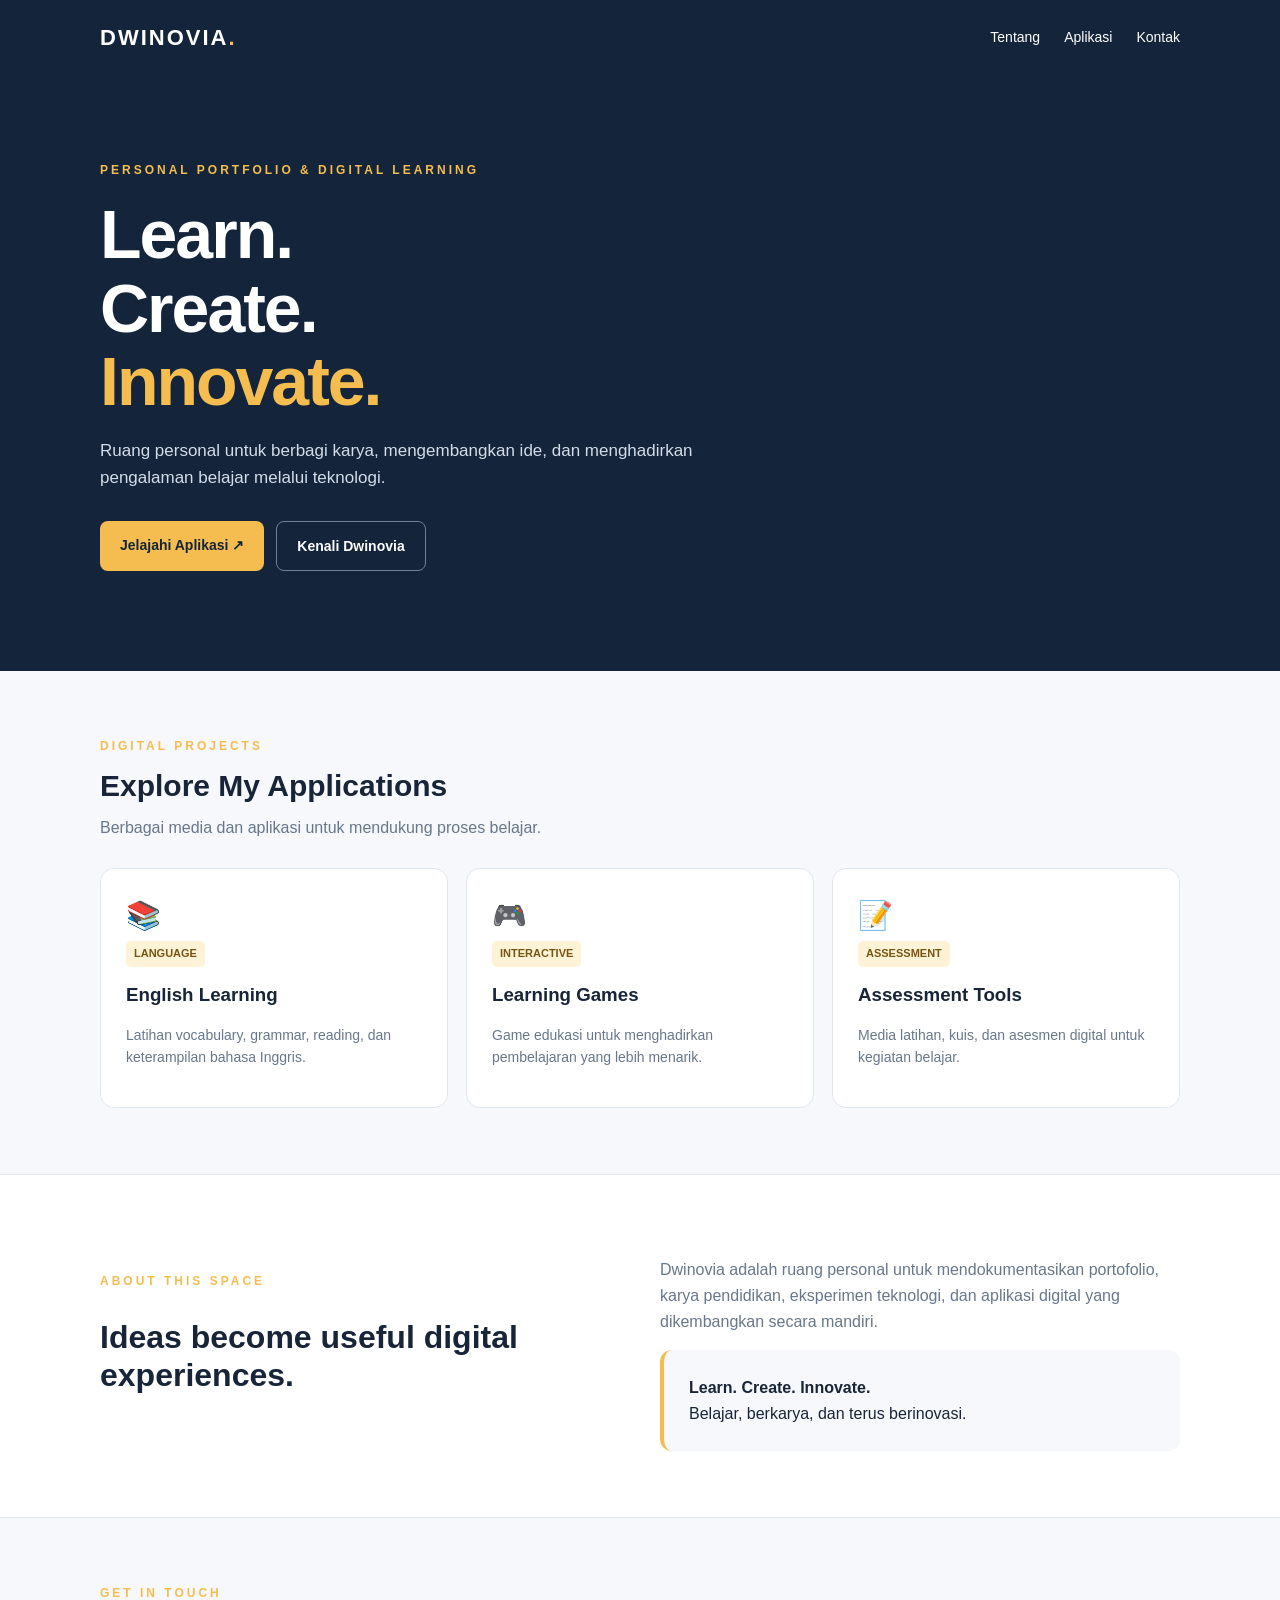
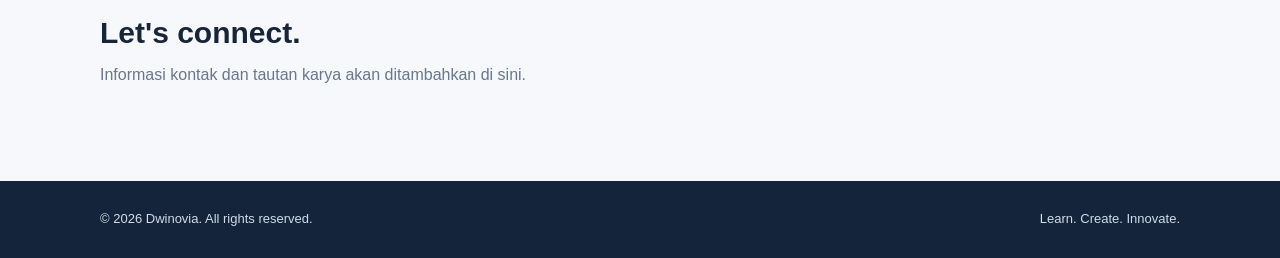
==== index.html @ c91c6fd8 "Create Dwinovia homepage" ====
<!DOCTYPE html>
<html lang="id">
<head>
  <meta charset="UTF-8">
  <meta name="viewport" content="width=device-width, initial-scale=1">
  <meta name="theme-color" content="#14243A">
  <meta name="description" content="Dwinovia — personal portfolio, educational apps, and digital learning projects.">
  <title>Dwinovia | Learn. Create. Innovate.</title>
  <style>
    :root {
      --navy: #14243a;
      --blue: #24486a;
      --gold: #f5bd4f;
      --paper: #f6f8fb;
      --ink: #182538;
      --muted: #68778b;
      --line: #e1e7ef;
    }
    * { box-sizing: border-box; }
    html { scroll-behavior: smooth; }
    body {
      margin: 0;
      font-family: Arial, Helvetica, sans-serif;
      color: var(--ink);
      background: var(--paper);
      line-height: 1.6;
    }
    a { color: inherit; text-decoration: none; }
    .wrap { width: min(1080px, 90%); margin: auto; }
    header {
      background: var(--navy);
      color: white;
      padding: 20px 0;
    }
    nav {
      display: flex;
      align-items: center;
      justify-content: space-between;
      gap: 20px;
    }
    .brand { font-weight: 800; letter-spacing: 2px; font-size: 22px; }
    .brand span { color: var(--gold); }
    .navlinks { display: flex; gap: 24px; font-size: 14px; }
    .hero {
      background: var(--navy);
      color: white;
      padding: 86px 0 100px;
    }
    .eyebrow {
      color: var(--gold);
      font-size: 12px;
      font-weight: bold;
      letter-spacing: 3px;
      text-transform: uppercase;
    }
    h1 {
      max-width: 720px;
      margin: 18px 0;
      font-size: clamp(40px, 7vw, 68px);
      line-height: 1.08;
      letter-spacing: -2px;
    }
    .hero p {
      max-width: 610px;
      color: #d3dce8;
      font-size: 17px;
    }
    .actions { display: flex; flex-wrap: wrap; gap: 12px; margin-top: 30px; }
    .btn {
      display: inline-block;
      padding: 13px 20px;
      border-radius: 8px;
      font-weight: bold;
      font-size: 14px;
    }
    .primary { background: var(--gold); color: var(--navy); }
    .secondary { border: 1px solid #728198; color: white; }
    section { padding: 66px 0; }
    .section-head { margin-bottom: 28px; }
    .section-head h2 { font-size: 30px; margin: 5px 0; }
    .section-head p { color: var(--muted); margin: 0; }
    .cards {
      display: grid;
      grid-template-columns: repeat(3, minmax(0, 1fr));
      gap: 18px;
    }
    .card {
      padding: 25px;
      background: white;
      border: 1px solid var(--line);
      border-radius: 14px;
    }
    .card .symbol { font-size: 28px; }
    .card h3 { margin: 13px 0 8px; }
    .card p { color: var(--muted); font-size: 14px; }
    .tag {
      display: inline-block;
      background: #fff3d7;
      color: #775411;
      border-radius: 5px;
      padding: 4px 8px;
      font-size: 11px;
      font-weight: bold;
    }
    .about {
      background: white;
      border-top: 1px solid var(--line);
      border-bottom: 1px solid var(--line);
    }
    .about-inner {
      display: grid;
      grid-template-columns: 1fr 1fr;
      gap: 40px;
      align-items: center;
    }
    .about h2 { font-size: 32px; line-height: 1.2; }
    .about p { color: var(--muted); }
    .note {
      padding: 25px;
      border-radius: 12px;
      background: var(--paper);
      border-left: 4px solid var(--gold);
    }
    footer { background: var(--navy); color: white; padding: 28px 0; }
    .footer-inner {
      display: flex;
      justify-content: space-between;
      flex-wrap: wrap;
      gap: 12px;
      font-size: 13px;
      color: #d3dce8;
    }
    @media (max-width: 700px) {
      .navlinks { gap: 12px; font-size: 12px; }
      .cards { grid-template-columns: 1fr; }
      .about-inner { grid-template-columns: 1fr; }
      .hero { padding: 65px 0 75px; }
      h1 { letter-spacing: -1px; }
    }
  </style>
</head>
<body>
  <header>
    <nav class="wrap">
      <a class="brand" href="#">DWINOVIA<span>.</span></a>
      <div class="navlinks">
        <a href="#about">Tentang</a>
        <a href="#apps">Aplikasi</a>
        <a href="#contact">Kontak</a>
      </div>
    </nav>
  </header>

  <main>
    <section class="hero">
      <div class="wrap">
        <div class="eyebrow">Personal Portfolio & Digital Learning</div>
        <h1>Learn.<br>Create.<br><span style="color:#f5bd4f">Innovate.</span></h1>
        <p>
          Ruang personal untuk berbagi karya, mengembangkan ide,
          dan menghadirkan pengalaman belajar melalui teknologi.
        </p>
        <div class="actions">
          <a class="btn primary" href="#apps">Jelajahi Aplikasi ↗</a>
          <a class="btn secondary" href="#about">Kenali Dwinovia</a>
        </div>
      </div>
    </section>

    <section id="apps">
      <div class="wrap">
        <div class="section-head">
          <div class="eyebrow">Digital Projects</div>
          <h2>Explore My Applications</h2>
          <p>Berbagai media dan aplikasi untuk mendukung proses belajar.</p>
        </div>
        <div class="cards">
          <article class="card">
            <div class="symbol">📚</div>
            <span class="tag">LANGUAGE</span>
            <h3>English Learning</h3>
            <p>Latihan vocabulary, grammar, reading, dan keterampilan bahasa Inggris.</p>
          </article>
          <article class="card">
            <div class="symbol">🎮</div>
            <span class="tag">INTERACTIVE</span>
            <h3>Learning Games</h3>
            <p>Game edukasi untuk menghadirkan pembelajaran yang lebih menarik.</p>
          </article>
          <article class="card">
            <div class="symbol">📝</div>
            <span class="tag">ASSESSMENT</span>
            <h3>Assessment Tools</h3>
            <p>Media latihan, kuis, dan asesmen digital untuk kegiatan belajar.</p>
          </article>
        </div>
      </div>
    </section>

    <section id="about" class="about">
      <div class="wrap about-inner">
        <div>
          <div class="eyebrow">About This Space</div>
          <h2>Ideas become useful digital experiences.</h2>
        </div>
        <div>
          <p>
            Dwinovia adalah ruang personal untuk mendokumentasikan
            portofolio, karya pendidikan, eksperimen teknologi, dan
            aplikasi digital yang dikembangkan secara mandiri.
          </p>
          <div class="note">
            <strong>Learn. Create. Innovate.</strong><br>
            Belajar, berkarya, dan terus berinovasi.
          </div>
        </div>
      </div>
    </section>

    <section id="contact">
      <div class="wrap">
        <div class="section-head">
          <div class="eyebrow">Get in Touch</div>
          <h2>Let's connect.</h2>
          <p>Informasi kontak dan tautan karya akan ditambahkan di sini.</p>
        </div>
      </div>
    </section>
  </main>

  <footer>
    <div class="wrap footer-inner">
      <span>© <span id="year"></span> Dwinovia. All rights reserved.</span>
      <span>Learn. Create. Innovate.</span>
    </div>
  </footer>
  <script>
    document.getElementById("year").textContent = new Date().getFullYear();
  </script>
</body>
</html>
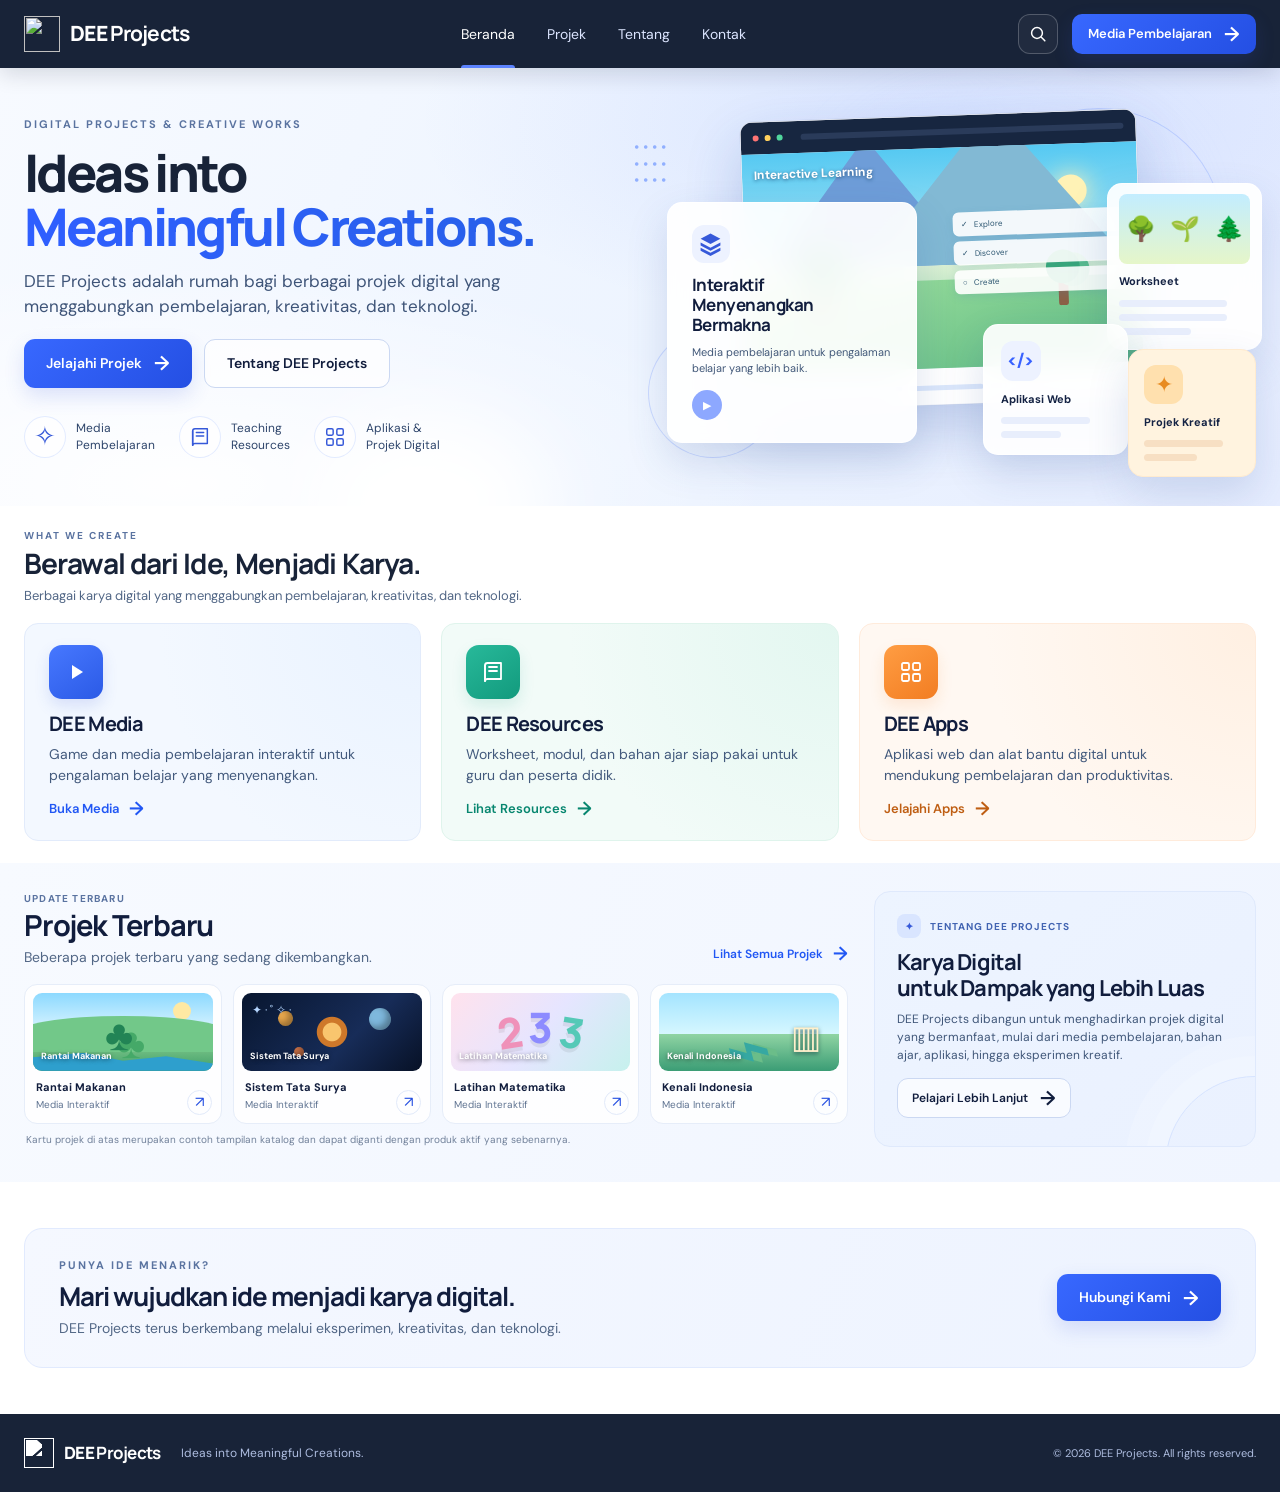
==== commit 09669219: "Add files via upload" ====
--- a/index.html
+++ b/index.html
@@ -1,242 +1,179 @@
-
-<!DOCTYPE html>
+<!doctype html>
 <html lang="id">
 <head>
-  <meta charset="UTF-8">
+  <meta charset="utf-8">
   <meta name="viewport" content="width=device-width, initial-scale=1">
-  <meta name="theme-color" content="#14243A">
-  <meta name="description" content="Dwinovia — personal portfolio, educational apps, and digital learning projects.">
-  <title>Dwinovia | Learn. Create. Innovate.</title>
-  <style>
-    :root {
-      --navy: #14243a;
-      --blue: #24486a;
-      --gold: #f5bd4f;
-      --paper: #f6f8fb;
-      --ink: #182538;
-      --muted: #68778b;
-      --line: #e1e7ef;
-    }
-    * { box-sizing: border-box; }
-    html { scroll-behavior: smooth; }
-    body {
-      margin: 0;
-      font-family: Arial, Helvetica, sans-serif;
-      color: var(--ink);
-      background: var(--paper);
-      line-height: 1.6;
-    }
-    a { color: inherit; text-decoration: none; }
-    .wrap { width: min(1080px, 90%); margin: auto; }
-    header {
-      background: var(--navy);
-      color: white;
-      padding: 20px 0;
-    }
-    nav {
-      display: flex;
-      align-items: center;
-      justify-content: space-between;
-      gap: 20px;
-    }
-    .brand { font-weight: 800; letter-spacing: 2px; font-size: 22px; }
-    .brand span { color: var(--gold); }
-    .navlinks { display: flex; gap: 24px; font-size: 14px; }
-    .hero {
-      background: var(--navy);
-      color: white;
-      padding: 86px 0 100px;
-    }
-    .eyebrow {
-      color: var(--gold);
-      font-size: 12px;
-      font-weight: bold;
-      letter-spacing: 3px;
-      text-transform: uppercase;
-    }
-    h1 {
-      max-width: 720px;
-      margin: 18px 0;
-      font-size: clamp(40px, 7vw, 68px);
-      line-height: 1.08;
-      letter-spacing: -2px;
-    }
-    .hero p {
-      max-width: 610px;
-      color: #d3dce8;
-      font-size: 17px;
-    }
-    .actions { display: flex; flex-wrap: wrap; gap: 12px; margin-top: 30px; }
-    .btn {
-      display: inline-block;
-      padding: 13px 20px;
-      border-radius: 8px;
-      font-weight: bold;
-      font-size: 14px;
-    }
-    .primary { background: var(--gold); color: var(--navy); }
-    .secondary { border: 1px solid #728198; color: white; }
-    section { padding: 66px 0; }
-    .section-head { margin-bottom: 28px; }
-    .section-head h2 { font-size: 30px; margin: 5px 0; }
-    .section-head p { color: var(--muted); margin: 0; }
-    .cards {
-      display: grid;
-      grid-template-columns: repeat(3, minmax(0, 1fr));
-      gap: 18px;
-    }
-    .card {
-      padding: 25px;
-      background: white;
-      border: 1px solid var(--line);
-      border-radius: 14px;
-    }
-    .card .symbol { font-size: 28px; }
-    .card h3 { margin: 13px 0 8px; }
-    .card p { color: var(--muted); font-size: 14px; }
-    .tag {
-      display: inline-block;
-      background: #fff3d7;
-      color: #775411;
-      border-radius: 5px;
-      padding: 4px 8px;
-      font-size: 11px;
-      font-weight: bold;
-    }
-    .about {
-      background: white;
-      border-top: 1px solid var(--line);
-      border-bottom: 1px solid var(--line);
-    }
-    .about-inner {
-      display: grid;
-      grid-template-columns: 1fr 1fr;
-      gap: 40px;
-      align-items: center;
-    }
-    .about h2 { font-size: 32px; line-height: 1.2; }
-    .about p { color: var(--muted); }
-    .note {
-      padding: 25px;
-      border-radius: 12px;
-      background: var(--paper);
-      border-left: 4px solid var(--gold);
-    }
-    footer { background: var(--navy); color: white; padding: 28px 0; }
-    .footer-inner {
-      display: flex;
-      justify-content: space-between;
-      flex-wrap: wrap;
-      gap: 12px;
-      font-size: 13px;
-      color: #d3dce8;
-    }
-    @media (max-width: 700px) {
-      .navlinks { gap: 12px; font-size: 12px; }
-      .cards { grid-template-columns: 1fr; }
-      .about-inner { grid-template-columns: 1fr; }
-      .hero { padding: 65px 0 75px; }
-      h1 { letter-spacing: -1px; }
-    }
-  </style>
+  <meta name="theme-color" content="#182338">
+  <meta name="description" content="DEE Projects adalah rumah bagi media pembelajaran, teaching resources, dan aplikasi digital.">
+  <title>DEE Projects — Ideas into Meaningful Creations</title>
+  <link rel="icon" type="image/png" href="assets/favicon.png">
+  <link rel="preconnect" href="https://fonts.googleapis.com">
+  <link rel="preconnect" href="https://fonts.gstatic.com" crossorigin>
+  <link href="https://fonts.googleapis.com/css2?family=DM+Sans:wght@400;500;600;700&family=Manrope:wght@400;500;600;700;800&display=swap" rel="stylesheet">
+  <link rel="stylesheet" href="styles.css">
 </head>
 <body>
-  <header>
-    <nav class="wrap">
-      <a class="brand" href="#">DWINOVIA<span>.</span></a>
-      <div class="navlinks">
-        <a href="#about">Tentang</a>
-        <a href="#apps">Aplikasi</a>
-        <a href="#contact">Kontak</a>
+  <header class="site-header">
+    <div class="nav-wrap container">
+      <a class="brand" href="#beranda" aria-label="DEE Projects, beranda">
+        <span class="brand-mark" aria-hidden="true">
+          <img src="assets/dee-monogram.png" alt="">
+        </span>
+        <span class="brand-name">DEE <b>Projects</b></span>
+      </a>
+      <button class="menu-toggle" aria-label="Buka navigasi" aria-expanded="false"><span></span><span></span><span></span></button>
+      <nav class="main-nav" aria-label="Navigasi utama">
+        <a class="nav-link active" href="#beranda">Beranda</a>
+        <a class="nav-link" href="#proyek">Projek</a>
+        <a class="nav-link" href="#tentang">Tentang</a>
+        <a class="nav-link" href="#kontak">Kontak</a>
+      </nav>
+      <div class="nav-actions">
+        <button class="search-button" aria-label="Cari projek" id="search-open">
+          <svg viewBox="0 0 24 24" aria-hidden="true"><circle cx="10.8" cy="10.8" r="6.5"></circle><path d="m16 16 4.2 4.2"></path></svg>
+        </button>
+        <a class="button button-primary nav-cta" href="https://media.dwinovia.my.id/">Media Pembelajaran <span>→</span></a>
       </div>
-    </nav>
+    </div>
+    <div class="search-panel" id="search-panel" hidden>
+      <div class="container search-inner">
+        <label for="project-search">Cari projek</label>
+        <input id="project-search" type="search" placeholder="Ketik nama projek atau kategori…">
+        <button id="search-close" aria-label="Tutup pencarian">×</button>
+      </div>
+    </div>
   </header>
 
   <main>
-    <section class="hero">
-      <div class="wrap">
-        <div class="eyebrow">Personal Portfolio & Digital Learning</div>
-        <h1>Learn.<br>Create.<br><span style="color:#f5bd4f">Innovate.</span></h1>
-        <p>
-          Ruang personal untuk berbagi karya, mengembangkan ide,
-          dan menghadirkan pengalaman belajar melalui teknologi.
-        </p>
-        <div class="actions">
-          <a class="btn primary" href="#apps">Jelajahi Aplikasi ↗</a>
-          <a class="btn secondary" href="#about">Kenali Dwinovia</a>
+    <section class="hero" id="beranda">
+      <div class="hero-glow glow-one"></div><div class="hero-glow glow-two"></div>
+      <div class="container hero-grid">
+        <div class="hero-copy reveal">
+          <p class="eyebrow">DIGITAL PROJECTS &amp; CREATIVE WORKS</p>
+          <h1>Ideas into<br><span>Meaningful Creations.</span></h1>
+          <p class="hero-description">DEE Projects adalah rumah bagi berbagai projek digital yang menggabungkan pembelajaran, kreativitas, dan teknologi.</p>
+          <div class="hero-actions">
+            <a class="button button-primary" href="#proyek">Jelajahi Projek <span>→</span></a>
+            <a class="button button-outline" href="#tentang">Tentang DEE Projects</a>
+          </div>
+          <div class="hero-highlights">
+            <div class="highlight"><span class="highlight-icon sparkle">✧</span><span>Media<br>Pembelajaran</span></div>
+            <div class="highlight"><span class="highlight-icon"><svg viewBox="0 0 24 24"><path d="M4 5.5A2.5 2.5 0 0 1 6.5 3H20v16H6.5A2.5 2.5 0 0 0 4 21Z"/><path d="M4 5.5V21M8 7h8M8 11h8"/></svg></span><span>Teaching<br>Resources</span></div>
+            <div class="highlight"><span class="highlight-icon"><svg viewBox="0 0 24 24"><rect x="3" y="3" width="7" height="7" rx="1.5"/><rect x="14" y="3" width="7" height="7" rx="1.5"/><rect x="3" y="14" width="7" height="7" rx="1.5"/><rect x="14" y="14" width="7" height="7" rx="1.5"/></svg></span><span>Aplikasi &amp;<br>Projek Digital</span></div>
+          </div>
+        </div>
+
+        <div class="hero-art reveal reveal-delay-2" aria-label="Ilustrasi projek digital">
+          <div class="orbit orbit-a"></div><div class="orbit orbit-b"></div>
+          <div class="dot-grid dots-a">••••<br>••••<br>••••</div>
+          <div class="browser-window float-slow">
+            <div class="browser-top"><span></span><span></span><span></span><i></i></div>
+            <div class="browser-scene">
+              <div class="scene-sun"></div><div class="scene-mountain mountain-one"></div><div class="scene-mountain mountain-two"></div>
+              <div class="scene-ground"></div><div class="scene-tree tree-one"></div><div class="scene-tree tree-two"></div>
+              <div class="scene-title">Interactive Learning</div>
+              <div class="scene-option">✓ &nbsp; Explore</div><div class="scene-option">✓ &nbsp; Discover</div><div class="scene-option">○ &nbsp; Create</div>
+            </div>
+            <div class="browser-footer"><span></span><span></span><span></span></div>
+          </div>
+          <div class="floating-card learning-card float-reverse">
+            <div class="mini-logo"><svg viewBox="0 0 48 48"><path d="M24 3 43 13 24 23 5 13Z"/><path d="M5 20 24 30 43 20v6L24 36 5 26Z"/><path d="M5 30 24 40 43 30v6L24 46 5 36Z"/></svg></div>
+            <h3>Interaktif<br>Menyenangkan<br>Bermakna</h3>
+            <p>Media pembelajaran untuk pengalaman belajar yang lebih baik.</p>
+            <span class="play-button">▶</span>
+          </div>
+          <div class="floating-card worksheet-card float-slow"><div class="worksheet-image"><span>🌳</span><span>🌱</span><span>🌲</span></div><b>Worksheet</b><i></i><i></i><i></i></div>
+          <div class="floating-card apps-card float-reverse"><span class="code-icon">&lt;/&gt;</span><b>Aplikasi Web</b><i></i><i></i></div>
+          <div class="floating-card idea-card float-slow"><span class="bulb">✦</span><b>Projek Kreatif</b><i></i><i></i></div>
+          <div class="dot-grid dots-b">••••<br>••••<br>••••</div>
         </div>
       </div>
     </section>
 
-    <section id="apps">
-      <div class="wrap">
-        <div class="section-head">
-          <div class="eyebrow">Digital Projects</div>
-          <h2>Explore My Applications</h2>
-          <p>Berbagai media dan aplikasi untuk mendukung proses belajar.</p>
+    <section class="ecosystem section-pad" id="ekosistem">
+      <div class="container">
+        <div class="ecosystem-heading reveal">
+          <p class="eyebrow">WHAT WE CREATE</p>
+          <h2>Berawal dari Ide, Menjadi Karya.</h2>
+          <p>Berbagai karya digital yang menggabungkan pembelajaran, kreativitas, dan teknologi.</p>
         </div>
-        <div class="cards">
-          <article class="card">
-            <div class="symbol">📚</div>
-            <span class="tag">LANGUAGE</span>
-            <h3>English Learning</h3>
-            <p>Latihan vocabulary, grammar, reading, dan keterampilan bahasa Inggris.</p>
-          </article>
-          <article class="card">
-            <div class="symbol">🎮</div>
-            <span class="tag">INTERACTIVE</span>
-            <h3>Learning Games</h3>
-            <p>Game edukasi untuk menghadirkan pembelajaran yang lebih menarik.</p>
-          </article>
-          <article class="card">
-            <div class="symbol">📝</div>
-            <span class="tag">ASSESSMENT</span>
-            <h3>Assessment Tools</h3>
-            <p>Media latihan, kuis, dan asesmen digital untuk kegiatan belajar.</p>
-          </article>
+        <div class="ecosystem-grid">
+        <article class="ecosystem-card media-card reveal" data-search="dee media media pembelajaran game interaktif">
+          <div class="ecosystem-icon"><svg viewBox="0 0 24 24"><path d="m8 5 11 7-11 7Z" fill="currentColor" stroke="none"/></svg></div>
+          <h2>DEE Media</h2>
+          <p>Game dan media pembelajaran interaktif untuk pengalaman belajar yang menyenangkan.</p>
+          <a href="https://media.dwinovia.my.id/" class="text-link">Buka Media <span>→</span></a>
+        </article>
+        <article class="ecosystem-card resources-card reveal reveal-delay-1" data-search="dee resources worksheet modul bahan ajar teaching resources">
+          <div class="ecosystem-icon"><svg viewBox="0 0 24 24"><path d="M4 5.5A2.5 2.5 0 0 1 6.5 3H20v16H6.5A2.5 2.5 0 0 0 4 21Z"/><path d="M4 5.5V21M8 7h8M8 11h8"/></svg></div>
+          <h2>DEE Resources</h2>
+          <p>Worksheet, modul, dan bahan ajar siap pakai untuk guru dan peserta didik.</p>
+          <a href="#proyek" class="text-link">Lihat Resources <span>→</span></a>
+        </article>
+        <article class="ecosystem-card apps-card-ecosystem reveal reveal-delay-2" data-search="dee apps aplikasi web alat bantu digital">
+          <div class="ecosystem-icon"><svg viewBox="0 0 24 24"><rect x="3" y="3" width="7" height="7" rx="1.5"/><rect x="14" y="3" width="7" height="7" rx="1.5"/><rect x="3" y="14" width="7" height="7" rx="1.5"/><rect x="14" y="14" width="7" height="7" rx="1.5"/></svg></div>
+          <h2>DEE Apps</h2>
+          <p>Aplikasi web dan alat bantu digital untuk mendukung pembelajaran dan produktivitas.</p>
+          <a href="#proyek" class="text-link">Jelajahi Apps <span>→</span></a>
+        </article>
         </div>
       </div>
     </section>
 
-    <section id="about" class="about">
-      <div class="wrap about-inner">
-        <div>
-          <div class="eyebrow">About This Space</div>
-          <h2>Ideas become useful digital experiences.</h2>
+    <section class="projects-section section-pad" id="proyek">
+      <div class="container projects-layout">
+        <div class="projects-main">
+          <div class="section-heading reveal">
+            <div><p class="eyebrow">UPDATE TERBARU</p><h2>Projek Terbaru</h2><p>Beberapa projek terbaru yang sedang dikembangkan.</p></div>
+            <a href="https://media.dwinovia.my.id/" class="text-link all-projects">Lihat Semua Projek <span>→</span></a>
+          </div>
+          <div class="project-grid" id="project-grid">
+            <a class="project-card reveal" href="https://media.dwinovia.my.id/" data-search="rantai makanan ekosistem media interaktif">
+              <div class="project-thumb thumb-food"><span class="sun"></span><span class="hills"></span><span class="tree-shape">♣</span><span class="water"></span><span class="thumb-label">Rantai Makanan</span></div>
+              <div class="project-info"><h3>Rantai Makanan</h3><p>Media Interaktif</p><span class="project-arrow">↗</span></div>
+            </a>
+            <a class="project-card reveal reveal-delay-1" href="https://media.dwinovia.my.id/" data-search="sistem tata surya planet media interaktif">
+              <div class="project-thumb thumb-space"><span class="planet planet-a"></span><span class="planet planet-b"></span><span class="planet planet-c"></span><span class="space-stars">✦ · ˚ ✧ ·</span><span class="thumb-label">Sistem Tata Surya</span></div>
+              <div class="project-info"><h3>Sistem Tata Surya</h3><p>Media Interaktif</p><span class="project-arrow">↗</span></div>
+            </a>
+            <a class="project-card reveal reveal-delay-2" href="https://media.dwinovia.my.id/" data-search="latihan matematika numerasi media interaktif">
+              <div class="project-thumb thumb-math"><span class="number n-one">2</span><span class="number n-two">3</span><span class="number n-three">3</span><span class="thumb-label">Latihan Matematika</span></div>
+              <div class="project-info"><h3>Latihan Matematika</h3><p>Media Interaktif</p><span class="project-arrow">↗</span></div>
+            </a>
+            <a class="project-card reveal reveal-delay-3" href="https://media.dwinovia.my.id/" data-search="kenali indonesia peta geografi media interaktif">
+              <div class="project-thumb thumb-map"><span class="map-shape">⌁</span><span class="landmark">▥</span><span class="thumb-label">Kenali Indonesia</span></div>
+              <div class="project-info"><h3>Kenali Indonesia</h3><p>Media Interaktif</p><span class="project-arrow">↗</span></div>
+            </a>
+          </div>
+          <p class="project-note">Kartu projek di atas merupakan contoh tampilan katalog dan dapat diganti dengan produk aktif yang sebenarnya.</p>
         </div>
-        <div>
-          <p>
-            Dwinovia adalah ruang personal untuk mendokumentasikan
-            portofolio, karya pendidikan, eksperimen teknologi, dan
-            aplikasi digital yang dikembangkan secara mandiri.
-          </p>
-          <div class="note">
-            <strong>Learn. Create. Innovate.</strong><br>
-            Belajar, berkarya, dan terus berinovasi.
-          </div>
-        </div>
+        <aside class="about-card reveal" id="tentang">
+          <p class="about-kicker"><span>✦</span> TENTANG DEE PROJECTS</p>
+          <h2>Karya Digital<br>untuk Dampak yang Lebih Luas</h2>
+          <p>DEE Projects dibangun untuk menghadirkan projek digital yang bermanfaat, mulai dari media pembelajaran, bahan ajar, aplikasi, hingga eksperimen kreatif.</p>
+          <a href="#kontak" class="button button-outline">Pelajari Lebih Lanjut <span>→</span></a>
+          <div class="about-decoration"></div>
+        </aside>
       </div>
     </section>
 
-    <section id="contact">
-      <div class="wrap">
-        <div class="section-head">
-          <div class="eyebrow">Get in Touch</div>
-          <h2>Let's connect.</h2>
-          <p>Informasi kontak dan tautan karya akan ditambahkan di sini.</p>
-        </div>
+    <section class="contact-strip" id="kontak">
+      <div class="container contact-inner reveal">
+        <div><p class="eyebrow">PUNYA IDE MENARIK?</p><h2>Mari wujudkan ide menjadi karya digital.</h2><p>DEE Projects terus berkembang melalui eksperimen, kreativitas, dan teknologi.</p></div>
+        <a class="button button-primary" href="mailto:hello@dwinovia.my.id">Hubungi Kami <span>→</span></a>
       </div>
     </section>
   </main>
 
-  <footer>
-    <div class="wrap footer-inner">
-      <span>© <span id="year"></span> Dwinovia. All rights reserved.</span>
-      <span>Learn. Create. Innovate.</span>
+  <footer class="site-footer">
+    <div class="container footer-inner">
+      <a class="brand footer-brand" href="#beranda"><span class="brand-mark"><img src="assets/dee-monogram.png" alt=""></span><span class="brand-name">DEE <b>Projects</b></span></a>
+      <p>Ideas into Meaningful Creations.</p>
+      <span class="copyright">© <span id="year"></span> DEE Projects. All rights reserved.</span>
     </div>
   </footer>
-  <script>
-    document.getElementById("year").textContent = new Date().getFullYear();
-  </script>
+
+  <div class="toast" id="no-results" role="status" hidden>Tidak ada projek yang cocok dengan pencarian.</div>
+  <script src="script.js"></script>
 </body>
 </html>
--- a/styles.css
+++ b/styles.css
@@ -0,0 +1,199 @@
+:root{
+  --navy:#182338;--navy-2:#0e1a31;--blue:#3659D9;--blue-bright:#2f5fff;
+  --ink:#111d3d;--muted:#465b7d;--line:#dfe8fb;--surface:#f7f8fc;--white:#fff;
+  --radius:16px;--shadow:0 18px 50px rgba(35,76,150,.12);
+}
+*{box-sizing:border-box}
+html{scroll-behavior:smooth;scroll-padding-top:88px}
+body{margin:0;font-family:"DM Sans",sans-serif;color:var(--ink);background:#fff;line-height:1.5}
+a{color:inherit;text-decoration:none}
+button,input{font:inherit}
+.container{width:min(1290px,calc(100% - 48px));margin-inline:auto}
+.site-header{height:68px;background:var(--navy);color:#fff;position:sticky;top:0;z-index:1000;box-shadow:0 6px 22px rgba(4,14,34,.14)}
+.nav-wrap{height:100%;display:flex;align-items:center;justify-content:space-between;gap:28px}
+.brand{display:inline-flex;align-items:center;gap:10px;flex-shrink:0}
+.brand-mark{width:36px;height:36px;display:inline-flex}
+.brand-mark svg{width:100%;height:100%}
+.brand-name{font-family:Manrope,sans-serif;font-size:21px;font-weight:800;letter-spacing:-.7px;color:#fff}
+.brand-name b{font-weight:700}
+.main-nav{display:flex;align-items:center;gap:32px;height:100%;margin-left:auto;margin-right:auto}
+.nav-link{height:100%;display:flex;align-items:center;color:#dce5ff;font-size:14px;position:relative;transition:color .2s ease}
+.nav-link:hover,.nav-link.active{color:#fff}
+.nav-link.active:after{content:"";position:absolute;bottom:0;left:0;right:0;height:3px;background:#5c83ff;border-radius:3px 3px 0 0}
+.nav-actions{display:flex;align-items:center;gap:14px}
+.search-button{width:40px;height:40px;border:1px solid rgba(255,255,255,.22);border-radius:12px;background:rgba(255,255,255,.04);display:grid;place-items:center;color:#fff;cursor:pointer;transition:background .2s,transform .2s}
+.search-button:hover{background:rgba(255,255,255,.12);transform:translateY(-1px)}
+.search-button svg{width:20px;fill:none;stroke:currentColor;stroke-width:1.8;stroke-linecap:round}
+.button{display:inline-flex;align-items:center;justify-content:center;gap:12px;padding:13px 22px;border-radius:11px;font-weight:600;font-size:14px;transition:transform .22s ease,box-shadow .22s ease,background .22s ease}
+.button:hover{transform:translateY(-2px)}
+.button span{font-size:20px;line-height:12px}
+.button-primary{color:#fff;background:linear-gradient(135deg,#3868ff,#244fe3);box-shadow:0 8px 20px rgba(54,89,217,.16)}
+.button-primary:hover{box-shadow:0 12px 28px rgba(54,89,217,.28)}
+.button-outline{color:var(--ink);background:rgba(255,255,255,.72);border:1px solid #cbd8f2}
+.button-outline:hover{background:#fff;border-color:#8ca7ed}
+.nav-cta{padding:10px 16px;font-size:13px;border-radius:10px}
+.menu-toggle{display:none}
+.search-panel{background:var(--navy-2);border-top:1px solid rgba(255,255,255,.12);padding:14px 0}
+.search-inner{display:flex;align-items:center;gap:14px}
+.search-inner label{font-size:13px;color:#dce5ff}
+.search-inner input{flex:1;min-width:0;border:1px solid rgba(255,255,255,.2);border-radius:9px;padding:10px 14px;color:#fff;background:rgba(255,255,255,.08);outline:none}
+.search-inner input:focus{border-color:#7897ff}
+.search-inner input::placeholder{color:#aab9dc}
+.search-inner button{border:0;background:transparent;color:white;font-size:28px;cursor:pointer}
+.hero{position:relative;overflow:hidden;background:linear-gradient(112deg,#f7faff 0%,#edf4ff 53%,#e6edff 100%);min-height:438px}
+.hero:before{content:"";position:absolute;inset:0;background:radial-gradient(ellipse at 75% 12%,rgba(85,126,255,.14),transparent 40%),radial-gradient(ellipse at 14% 95%,rgba(255,255,255,.95),transparent 38%);pointer-events:none}
+.hero-grid{position:relative;z-index:1;display:grid;grid-template-columns:.94fr 1.06fr;align-items:center;min-height:438px;gap:24px;padding-top:22px;padding-bottom:22px}
+.hero-copy{position:relative;z-index:3;padding:10px 0}
+.eyebrow{font-size:11px;letter-spacing:2px;font-weight:700;color:#5a73a0;margin:0 0 13px}
+.hero h1{font-family:Manrope,sans-serif;font-size:clamp(38px,4.05vw,58px);line-height:1.04;letter-spacing:-2.6px;margin:0 0 15px;font-weight:800;color:var(--navy)}
+.hero h1 span{color:var(--blue);background:linear-gradient(90deg,#2f5fff,#2860e9);-webkit-background-clip:text;background-clip:text;-webkit-text-fill-color:transparent}
+.hero-description{max-width:530px;color:#3e5478;font-size:17px;line-height:1.5;margin:0 0 19px}
+.hero-actions{display:flex;gap:12px;flex-wrap:wrap}
+.hero-highlights{display:flex;align-items:center;gap:24px;margin-top:28px}
+.highlight{display:flex;align-items:center;gap:10px;color:#2e456b;font-size:12px;line-height:1.35}
+.highlight-icon{display:grid;place-items:center;width:42px;height:42px;border-radius:50%;background:rgba(255,255,255,.65);color:var(--blue);border:1px solid rgba(221,231,255,.8);flex-shrink:0}
+.highlight-icon svg{width:22px;height:22px;fill:none;stroke:currentColor;stroke-width:1.6;stroke-linecap:round;stroke-linejoin:round}
+.sparkle{font-size:26px}
+.hero-art{height:380px;position:relative;isolation:isolate}
+.orbit{position:absolute;border:1px solid rgba(83,125,255,.24);border-radius:50%;z-index:-1}
+.orbit-a{width:250px;height:250px;right:5%;top:3%;border-left-color:transparent;transform:rotate(22deg)}
+.orbit-b{width:130px;height:130px;left:5%;bottom:5%;border-top-color:transparent}
+.dot-grid{position:absolute;color:#7da1ff;font-size:15px;letter-spacing:4px;line-height:1.1;opacity:.8}
+.dots-a{top:42px;left:18px}.dots-b{bottom:30px;right:22%;transform:rotate(90deg)}
+.browser-window{position:absolute;right:18%;top:18px;width:62%;height:290px;background:#fff;border:1px solid rgba(55,90,170,.18);border-radius:13px;overflow:hidden;box-shadow:0 25px 55px rgba(30,75,165,.22);transform:rotate(-2deg)}
+.browser-top{height:32px;background:#172640;display:flex;align-items:center;gap:6px;padding:0 12px}
+.browser-top span{width:6px;height:6px;border-radius:50%;background:#ff7474}.browser-top span:nth-child(2){background:#ffd05d}.browser-top span:nth-child(3){background:#50d59c}
+.browser-top i{height:6px;border-radius:6px;background:#2a3b5a;flex:1;margin-left:12px}
+.browser-scene{height:220px;position:relative;overflow:hidden;background:linear-gradient(#56c9f2 0%,#a9e7f5 48%,#e5f5d9 49%,#75c99a 100%)}
+.scene-sun{position:absolute;right:13%;top:14%;width:32px;height:32px;border-radius:50%;background:#fff2b6;box-shadow:0 0 24px #fff2b6}
+.scene-mountain{position:absolute;bottom:47%;width:0;height:0;border-left:100px solid transparent;border-right:100px solid transparent;border-bottom:130px solid #6e9dd8}
+.mountain-one{left:6%}.mountain-two{left:31%;border-left-width:130px;border-right-width:130px;border-bottom-color:#82b9d4;border-bottom-width:155px}
+.scene-ground{position:absolute;bottom:0;width:100%;height:40%;background:linear-gradient(160deg,#a6e6a0,#5ab783)}
+.scene-tree{position:absolute;bottom:24%;width:13px;height:46px;background:#8b6046;border-radius:3px}
+.scene-tree:before{content:"";position:absolute;width:45px;height:45px;left:-16px;top:-28px;border-radius:50%;background:#37a975;box-shadow:13px 4px 0 #5bc18a}
+.tree-one{left:17%}.tree-two{right:18%;transform:scale(.75)}
+.scene-title{position:absolute;top:12px;left:12px;color:#fff;font-weight:800;font-size:12px;text-shadow:0 1px 4px #275a84}
+.scene-option{position:relative;margin:5px 12px 0 auto;top:60px;width:44%;padding:6px 8px;background:rgba(255,255,255,.9);border-radius:6px;font-size:8px;color:#2b5570;box-shadow:0 3px 8px #4b8bb333}
+.browser-footer{height:38px;background:#fff;display:flex;align-items:center;gap:7px;padding:0 12px}
+.browser-footer span{height:5px;border-radius:5px;background:#dbe7fb;width:20%}.browser-footer span:first-child{width:38%;background:#6e8cff}
+.floating-card{position:absolute;background:rgba(255,255,255,.93);border:1px solid rgba(255,255,255,.8);border-radius:15px;box-shadow:0 18px 40px rgba(46,82,157,.17);backdrop-filter:blur(14px);z-index:3}
+.learning-card{left:8%;top:105px;width:250px;padding:22px 24px}
+.mini-logo{width:38px;height:38px;border-radius:12px;background:#edf2ff;display:grid;place-items:center;margin-bottom:12px}
+.mini-logo svg{width:25px;height:25px}.mini-logo path{fill:#3659D9}
+.learning-card h3{font-family:Manrope,sans-serif;font-size:17px;line-height:1.18;letter-spacing:-.5px;margin:0 0 10px}
+.learning-card p{font-size:11px;color:#425879;line-height:1.45;margin:0 0 13px}
+.play-button{display:grid;place-items:center;width:30px;height:30px;border-radius:50%;background:#8da8ff;color:#fff;font-size:11px}
+.worksheet-card{right:-1%;top:86px;width:155px;padding:10px 11px 14px}
+.worksheet-image{height:70px;border-radius:8px;background:linear-gradient(#c3edff,#e6f6c9);display:flex;align-items:center;justify-content:space-around;font-size:24px;margin-bottom:9px}
+.worksheet-card b,.apps-card b,.idea-card b{display:block;font-size:11px;color:#152344;margin-bottom:10px}
+.floating-card i{display:block;height:7px;background:#e8eefc;border-radius:5px;margin-top:7px;width:82%}.floating-card i:nth-last-child(1){width:55%}
+.apps-card{right:20%;bottom:22px;width:145px;padding:16px 17px}
+.code-icon{width:40px;height:40px;display:grid;place-items:center;border-radius:12px;background:#edf2ff;color:#3862ff;font-size:17px;font-weight:800;margin-bottom:10px}
+.idea-card{right:0;bottom:0;width:128px;padding:15px;background:#fff3df;border-color:#ffebcf}
+.idea-card .bulb{display:grid;place-items:center;width:39px;height:39px;border-radius:12px;background:#ffe0ae;color:#e88b21;font-size:22px;margin-bottom:10px}
+.idea-card i{background:#f7dfc3}
+.hero-glow{position:absolute;filter:blur(40px);border-radius:50%;pointer-events:none}.glow-one{width:280px;height:180px;background:#dbe7ff;right:10%;top:15%}.glow-two{width:240px;height:180px;background:#fff;left:24%;bottom:-90px}
+.section-pad{padding:22px 0}
+.ecosystem{background:#fff}
+.ecosystem-grid{display:grid;grid-template-columns:repeat(3,minmax(0,1fr));gap:20px}
+.ecosystem-card{padding:21px 24px 18px;border:1px solid #e2ebfb;border-radius:14px;min-height:218px;transition:transform .25s ease,box-shadow .25s ease,border-color .25s ease;overflow:hidden;position:relative}
+.ecosystem-card:after{content:"";position:absolute;inset:0;opacity:.6;pointer-events:none;z-index:0}
+.ecosystem-card>*{position:relative;z-index:1}
+.ecosystem-card:hover{transform:translateY(-5px);box-shadow:0 18px 34px rgba(25,57,120,.09);border-color:#c6d7ff}
+.media-card{background:#f3f8ff}.media-card:after{background:radial-gradient(circle at 100% 0,#e3efff,transparent 58%)}
+.resources-card{background:#f2fbf8;border-color:#dff4ec}.resources-card:after{background:radial-gradient(circle at 100% 0,#d9f4eb,transparent 60%)}
+.apps-card-ecosystem{background:#fff8f2;border-color:#ffebdb}.apps-card-ecosystem:after{background:radial-gradient(circle at 100% 0,#ffead7,transparent 60%)}
+.ecosystem-icon{width:54px;height:54px;border-radius:13px;display:grid;place-items:center;color:white;background:linear-gradient(145deg,#4778ff,#2b5ae6);margin-bottom:10px;box-shadow:0 7px 15px rgba(54,89,217,.15)}
+.ecosystem-icon svg{width:24px;height:24px;fill:none;stroke:currentColor;stroke-width:1.8;stroke-linecap:round;stroke-linejoin:round}
+.resources-card .ecosystem-icon{background:linear-gradient(145deg,#28b99a,#129a7d);box-shadow:0 7px 15px rgba(25,165,133,.14)}
+.apps-card-ecosystem .ecosystem-icon{background:linear-gradient(145deg,#ff9d43,#f27d22);box-shadow:0 7px 15px rgba(242,125,34,.14)}
+.ecosystem-card h2{font-family:Manrope,sans-serif;font-size:20px;letter-spacing:-.7px;margin:0 0 5px}
+.ecosystem-card p{color:#435a7d;font-size:14px;line-height:1.45;margin:0 0 11px;max-width:340px}
+.text-link{display:inline-flex;align-items:center;gap:10px;color:#2157f4;font-size:13px;font-weight:600;transition:gap .2s ease}
+.text-link:hover{gap:15px}
+.resources-card .text-link{color:#07866f}.apps-card-ecosystem .text-link{color:#bf5e13}
+.text-link span{font-size:19px;line-height:12px}
+.projects-section{background:linear-gradient(110deg,#f7faff,#f0f5ff);padding:28px 0 35px}
+.projects-layout{display:grid;grid-template-columns:minmax(0,2.05fr) minmax(300px,.95fr);gap:26px}
+.projects-main{min-width:0}
+.section-heading{display:flex;align-items:end;justify-content:space-between;gap:18px;margin-bottom:16px}
+.section-heading .eyebrow{margin-bottom:3px;font-size:10px;letter-spacing:1.2px}
+.section-heading h2{font-family:Manrope,sans-serif;font-size:29px;letter-spacing:-1.2px;line-height:1.15;margin:0 0 4px}
+.section-heading p:not(.eyebrow){margin:0;color:#526786;font-size:14px}
+.all-projects{white-space:nowrap;margin-bottom:5px;font-size:12px}
+.project-grid{display:grid;grid-template-columns:repeat(4,minmax(0,1fr));gap:11px}
+.project-card{display:block;min-width:0;background:rgba(255,255,255,.88);border:1px solid #e6edf9;border-radius:13px;padding:8px;transition:transform .25s ease,box-shadow .25s ease}
+.project-card:hover{transform:translateY(-4px);box-shadow:0 14px 28px rgba(28,59,117,.1)}
+.project-thumb{height:78px;position:relative;overflow:hidden;border-radius:9px;margin-bottom:8px}
+.thumb-label{position:absolute;bottom:7px;left:8px;right:8px;color:white;font-size:9px;font-weight:700;text-shadow:0 1px 4px rgba(0,0,0,.5);z-index:3}
+.thumb-food{background:linear-gradient(#8cd9ff 0%,#d6f3ff 46%,#9fdc9b 47%,#3e9d68 100%)}
+.thumb-food .sun{position:absolute;top:9px;right:22px;width:18px;height:18px;background:#ffe9a3;border-radius:50%}
+.thumb-food .hills{position:absolute;bottom:19px;left:-10%;width:120%;height:36px;background:#72c889;border-radius:50% 50% 0 0}
+.thumb-food .tree-shape{position:absolute;left:40%;top:10px;font-size:43px;color:#228455;text-shadow:12px 8px #45a968}
+.thumb-food .water{position:absolute;bottom:0;left:0;width:100%;height:18px;background:#2e9fcd;clip-path:polygon(0 25%,28% 0,50% 45%,74% 20%,100% 60%,100% 100%,0 100%)}
+.thumb-space{background:radial-gradient(circle at 50% 50%,#f9c56e 0 9%,#ce782a 10% 15%,transparent 16%),linear-gradient(135deg,#08162f,#172c58 60%,#071126)}
+.planet{position:absolute;border-radius:50%;box-shadow:inset -4px -3px 6px #0005}.planet-a{width:15px;height:15px;background:#e8a74c;left:20%;top:24%}.planet-b{width:22px;height:22px;background:#7eb8dd;right:17%;top:20%}.planet-c{width:10px;height:10px;background:#d7794d;left:29%;bottom:17%}.space-stars{position:absolute;top:8px;left:10px;color:#b5d6ff;font-size:12px}
+.thumb-math{background:linear-gradient(130deg,#ffe2ed,#e6e5ff,#c6f1ed);display:flex;align-items:center;justify-content:center;gap:6px}
+.number{font-family:Manrope,sans-serif;font-size:42px;line-height:1;font-weight:800;text-shadow:0 4px 0 #0001}.n-one{color:#ef91b9;transform:rotate(-9deg)}.n-two{color:#8d8bff;transform:translateY(-5px)}.n-three{color:#55c9b7;transform:rotate(9deg)}
+.thumb-map{background:linear-gradient(#a4e4ff,#d5f7ff 52%,#8fd4a3 53%,#3b9d75);display:grid;place-items:center}
+.map-shape{font-size:76px;color:#36a8a2;transform:rotate(-15deg);text-shadow:8px 3px #6bbd89}
+.landmark{position:absolute;right:18px;bottom:10px;font-size:32px;color:#fff0cb;text-shadow:0 2px 4px #275b56}
+.project-info{position:relative;padding:0 3px 3px}
+.project-info h3{font-size:11px;font-weight:700;margin:0 22px 2px 0;white-space:nowrap;overflow:hidden;text-overflow:ellipsis}
+.project-info p{font-size:10px;color:#607492;margin:0}
+.project-arrow{position:absolute;right:1px;bottom:0;width:25px;height:25px;display:grid;place-items:center;border:1px solid #e2eafa;border-radius:50%;font-size:15px;color:#254fe1}
+.project-note{font-size:10px;color:#71819a;margin:8px 2px 0}
+.about-card{align-self:stretch;position:relative;overflow:hidden;border:1px solid #dfE9fc;border-radius:16px;padding:22px;background:linear-gradient(135deg,#edf4ff,#eaf1ff)}
+.about-kicker{display:flex;align-items:center;gap:9px;font-size:10px;letter-spacing:1px;color:#4264b2;margin:0 0 12px;font-weight:700}
+.about-kicker span{width:24px;height:24px;display:grid;place-items:center;background:#d9e5ff;border-radius:8px;color:#3659d9}
+.about-card h2{font-family:Manrope,sans-serif;font-size:22px;line-height:1.15;letter-spacing:-.8px;margin:0 0 9px;position:relative;z-index:1}
+.about-card>p:not(.about-kicker){font-size:12px;color:#405779;line-height:1.5;margin:0 0 14px;position:relative;z-index:1}
+.about-card .button{padding:10px 14px;font-size:12px;position:relative;z-index:1}
+.about-decoration{position:absolute;width:180px;height:180px;border:1px solid #d7e4ff;border-radius:50%;right:-90px;bottom:-110px;box-shadow:0 0 0 20px #ffffff22,0 0 0 40px #ffffff22}
+.contact-strip{padding:46px 0;background:#fff}
+.contact-inner{display:flex;align-items:center;justify-content:space-between;gap:24px;padding:28px 34px;border-radius:18px;background:linear-gradient(110deg,#f5f8ff,#edf3ff);border:1px solid #e1eafe}
+.contact-inner .eyebrow{margin-bottom:7px}
+.contact-inner h2{font-family:Manrope,sans-serif;font-size:26px;line-height:1.2;letter-spacing:-1px;margin:0 0 6px}
+.contact-inner p:last-child{margin:0;color:#526786;font-size:14px}
+.site-footer{background:var(--navy);color:#e9efff;padding:24px 0}
+.footer-inner{display:flex;align-items:center;gap:20px;flex-wrap:wrap}
+.footer-brand .brand-mark{width:30px;height:30px}.footer-brand .brand-name{font-size:17px}
+.footer-inner>p{font-size:12px;color:#aebde0;margin:0 auto 0 0}
+.copyright{font-size:11px;color:#aebde0}
+.reveal{opacity:0;transform:translateY(22px);transition:opacity .7s cubic-bezier(.2,.7,.2,1),transform .7s cubic-bezier(.2,.7,.2,1)}
+.reveal.is-visible{opacity:1;transform:translateY(0)}
+.reveal-delay-1{transition-delay:.1s}.reveal-delay-2{transition-delay:.18s}.reveal-delay-3{transition-delay:.26s}
+.float-slow{animation:floatY 6s ease-in-out infinite}.float-reverse{animation:floatY 7s ease-in-out -2s infinite}
+@keyframes floatY{0%,100%{translate:0 0}50%{translate:0 -9px}}
+.toast{position:fixed;bottom:24px;left:50%;transform:translateX(-50%);z-index:1200;background:var(--navy);color:#fff;padding:12px 18px;border-radius:10px;box-shadow:var(--shadow);font-size:13px}
+[hidden]{display:none!important}
+@media(prefers-reduced-motion:reduce){*,*::before,*::after{scroll-behavior:auto!important;animation-duration:.01ms!important;animation-iteration-count:1!important;transition-duration:.01ms!important}.reveal{opacity:1;transform:none}}
+@media(max-width:1050px){
+ .container{width:min(100% - 36px,920px)}.main-nav{gap:20px}.hero-grid{grid-template-columns:1fr 1fr;gap:8px}.hero h1{font-size:45px}.hero-art{transform:scale(.9);transform-origin:center right;margin-left:-20px}.learning-card{left:0}.worksheet-card{right:-2%}.ecosystem-grid{gap:14px}.ecosystem-card{padding:18px}.projects-layout{grid-template-columns:minmax(0,1.8fr) minmax(270px,1fr);gap:18px}.project-grid{grid-template-columns:repeat(2,minmax(0,1fr))}.project-thumb{height:95px}
+}
+@media(max-width:760px){
+ .container{width:calc(100% - 32px)}.site-header{height:64px}.brand-name{font-size:19px}.brand-mark{width:32px;height:32px}.menu-toggle{display:flex;flex-direction:column;gap:5px;background:transparent;border:0;padding:8px;margin-left:auto;cursor:pointer}.menu-toggle span{width:22px;height:2px;background:#fff;border-radius:3px;transition:transform .2s}.menu-toggle[aria-expanded=true] span:first-child{transform:translateY(7px) rotate(45deg)}.menu-toggle[aria-expanded=true] span:nth-child(2){opacity:0}.menu-toggle[aria-expanded=true] span:last-child{transform:translateY(-7px) rotate(-45deg)}
+ .main-nav{display:none;position:absolute;top:64px;left:0;right:0;height:auto;margin:0;padding:10px 16px 16px;background:var(--navy);border-top:1px solid #ffffff18;box-shadow:0 16px 20px #08132b22;align-items:stretch;gap:0;flex-direction:column}.main-nav.open{display:flex}.nav-link{height:auto;padding:13px 8px}.nav-link.active:after{left:8px;right:auto;width:30px;height:2px;bottom:4px}.nav-actions{gap:8px;margin-left:0}.search-button{width:36px;height:36px}.nav-cta{display:none}.search-inner{flex-wrap:wrap}.search-inner label{width:100%}
+ .hero-grid{grid-template-columns:1fr;padding-top:44px;padding-bottom:10px;gap:0}.hero-copy{padding:0}.hero h1{font-size:clamp(39px,10vw,54px);letter-spacing:-2px}.hero-description{font-size:15px}.hero-highlights{gap:12px;justify-content:space-between;margin-top:24px}.highlight{font-size:11px;gap:7px}.highlight-icon{width:36px;height:36px}.hero-art{height:310px;width:100%;transform:none;margin:5px 0 0}.browser-window{width:65%;height:235px;right:15%;top:14px}.browser-scene{height:165px}.learning-card{width:195px;top:77px;left:1%;padding:15px}.learning-card h3{font-size:14px}.learning-card p{font-size:10px}.mini-logo{width:31px;height:31px;margin-bottom:8px}.worksheet-card{width:115px;top:66px;right:0;padding:8px}.worksheet-image{height:50px;font-size:19px}.apps-card{width:112px;right:18%;bottom:5px;padding:11px}.code-icon{width:31px;height:31px;margin-bottom:6px}.idea-card{width:100px;padding:10px;bottom:4px}.idea-card .bulb{width:30px;height:30px;margin-bottom:5px}
+ .section-pad{padding:18px 0}.ecosystem-grid{grid-template-columns:1fr;gap:12px}.ecosystem-card{min-height:auto;padding:18px 20px}.ecosystem-icon{width:46px;height:46px;margin-bottom:9px}.ecosystem-card h2{font-size:19px}.ecosystem-card p{max-width:none}.projects-section{padding:28px 0}.projects-layout{grid-template-columns:1fr}.section-heading{align-items:start}.section-heading h2{font-size:27px}.section-heading p:not(.eyebrow){font-size:12px}.all-projects{font-size:11px;margin-top:25px}.project-grid{grid-template-columns:repeat(2,minmax(0,1fr));gap:10px}.project-thumb{height:100px}.project-info h3{font-size:12px}.project-info p{font-size:11px}.about-card{padding:22px}.about-card h2{font-size:24px}.about-card>p:not(.about-kicker){font-size:13px}.contact-strip{padding:30px 0}.contact-inner{align-items:flex-start;flex-direction:column;padding:23px}.contact-inner h2{font-size:24px}.footer-inner{gap:10px}.footer-inner>p{width:100%;order:3}.copyright{margin-left:auto}
+}
+@media(max-width:390px){.brand-name{font-size:17px}.hero-actions .button{padding:12px 14px;font-size:12px}.hero-highlights{gap:7px}.highlight{font-size:10px}.highlight-icon{width:32px;height:32px}.hero-art{height:285px}.learning-card{width:176px}.worksheet-card{width:104px}.idea-card{width:90px}.project-thumb{height:82px}.section-heading{display:block}.all-projects{margin-top:10px}}
+
+/* Ecosystem section heading */
+.ecosystem-heading{margin:0 0 18px}
+.ecosystem-heading .eyebrow{margin-bottom:4px;font-size:10px;letter-spacing:1.3px}
+.ecosystem-heading h2{font-family:Manrope,sans-serif;font-size:26px;line-height:1.2;letter-spacing:-.9px;margin:0 0 5px;color:var(--navy)}
+.ecosystem-heading>p:last-child{margin:0;color:#526786;font-size:13px}
+@media(max-width:760px){
+  .ecosystem-heading{margin-bottom:14px}
+  .ecosystem-heading h2{font-size:23px}
+  .ecosystem-heading>p:last-child{font-size:12px}
+}
+
+/* What We Create heading refinement */
+.ecosystem-heading .eyebrow{letter-spacing:2px}
+.ecosystem-heading h2{font-size:clamp(24px,2.2vw,30px)}
+
+/* Approved DEE monogram asset */
+.brand-mark img{display:block;width:100%;height:100%;object-fit:contain}
+.footer-brand .brand-mark img{filter:brightness(0) invert(1)}
